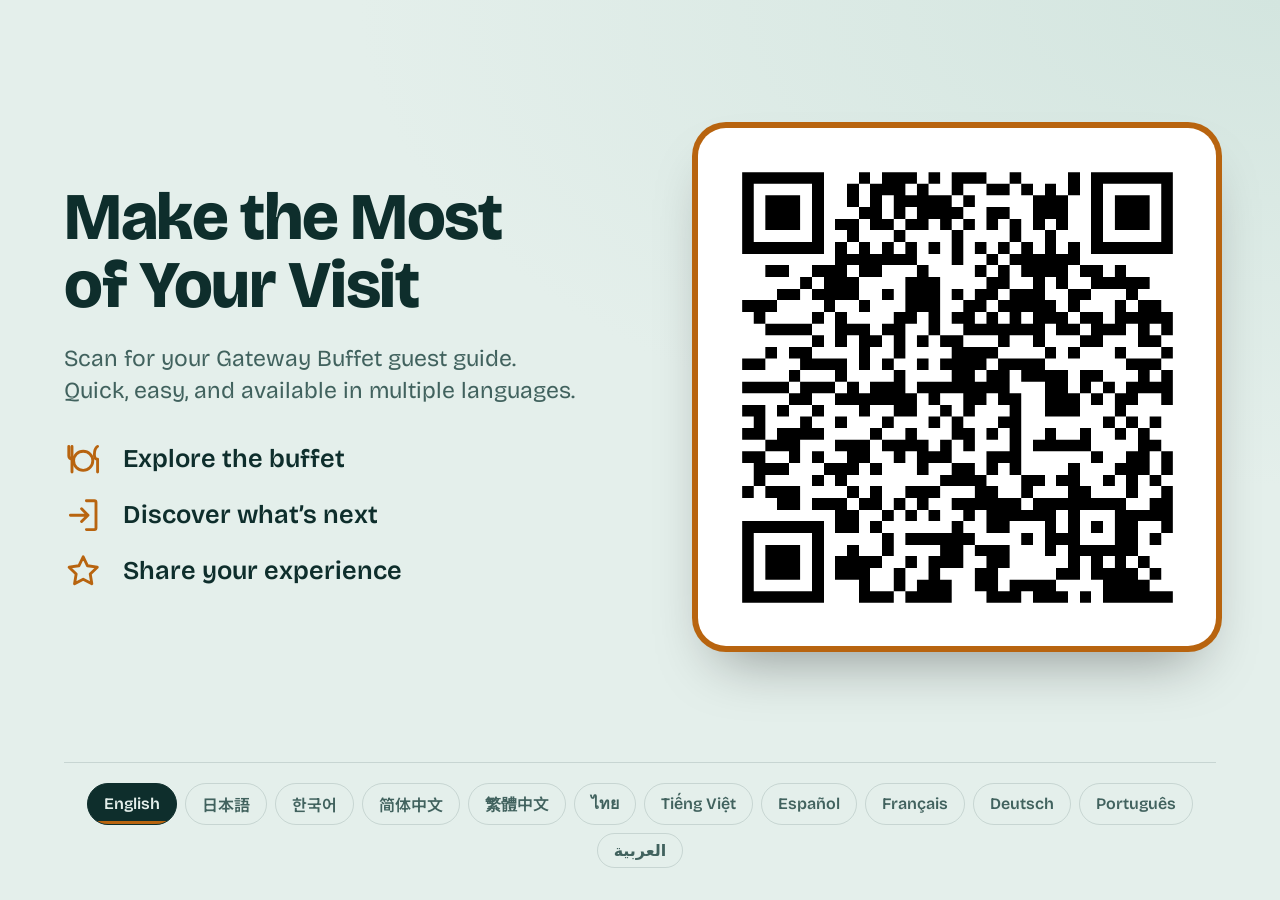
==== display/index.html @ 4b849096 "Add tablet display page at /display/ Self-contained QR display for the front-of-house tablet: 12 rot" ====
<!DOCTYPE html>
<html lang="en">
<head>
<meta charset="utf-8">
<meta name="viewport" content="width=device-width, initial-scale=1, viewport-fit=cover">
<title>Gateway – Scan for buffet guide</title>
<meta name="mobile-web-app-capable" content="yes">
<meta name="theme-color" content="#0E2E2C">
<style>
@font-face{font-family:'Bricolage Grotesque';font-style:normal;font-weight:400 800;font-display:swap;src:url([data-uri]) format('woff2');unicode-range:U+20, U+27, U+2c-2e, U+30-39, U+41-49, U+4b-4e, U+50-54, U+56-57, U+59, U+61-7a, U+c0-c4, U+c7-cf, U+d1, U+dd, U+df-e4, U+e7-ef, U+f1-f6, U+f9-fd, U+ff, U+106-109, U+111, U+11c-11d, U+122-125, U+128-129, U+135-137, U+139-13c, U+143-146, U+154-157, U+15a-15f, U+162-163, U+169, U+174-178, U+17a, U+1a1, U+1b0, U+1d8, U+1dc, U+1f4-1f5, U+1f8-1f9, U+228-229, U+300-303, U+308-309, U+31b, U+323, U+327, U+1e04-1e05, U+1e08-1e09, U+1e0c-1e0d, U+1e10-1e11, U+1e24-1e29, U+1e2e-1e33, U+1e36-1e37, U+1e3e-1e3f, U+1e42-1e43, U+1e46-1e47, U+1e4d, U+1e4f, U+1e54-1e55, U+1e5a-1e5b, U+1e62-1e63, U+1e6c-1e6d, U+1e79, U+1e7c-1e85, U+1e88-1e89, U+1e8d, U+1e91, U+1e93, U+1e97, U+1ea0-1ead, U+1eb8-1ecb, U+1ecd, U+1ecf, U+1ed1, U+1ed3, U+1ed5, U+1ed7, U+1ed9, U+1edb, U+1edd, U+1edf, U+1ee1, U+1ee3, U+1ee5, U+1ee7, U+1ee9, U+1eeb, U+1eed, U+1eef, U+1ef1-1ef9, U+2013, U+2019;}
@font-face{font-family:'Noto Sans JP';font-style:normal;font-weight:500 800;font-display:swap;src:url([data-uri]) format('woff2');unicode-range:U+20, U+27, U+2c-2e, U+30-39, U+2013, U+2019, U+3001-3002, U+3044, U+304a-304c, U+304f-3050, U+3053-305c, U+305f-3063, U+3066-3069, U+306b, U+306e-3070, U+307e, U+3080-3082, U+3089, U+3092-3093, U+3099, U+30a4, U+30a6-30a7, U+30ab-30ac, U+30b1-30b2, U+30b9-30ba, U+30c3, U+30c8-30c9, U+30d2-30d3, U+30d5-30d6, U+30e5, U+30f4, U+30fb-30fc, U+4fbf, U+5229, U+5834, U+591a, U+5bfe, U+5f8c, U+5fdc, U+60f3, U+611f, U+65e5, U+672c, U+6765, U+697d, U+805e, U+8a00, U+8a9e;}
@font-face{font-family:'Noto Sans KR';font-style:normal;font-weight:500 800;font-display:swap;src:url([data-uri]) format('woff2');unicode-range:U+20, U+27, U+2c-2e, U+30-39, U+2013, U+2019, U+ac00, U+ac04, U+ac8c, U+acbd, U+ace0, U+acf5, U+ad6d, U+ae30, U+b098, U+b204, U+b2c8, U+b2e4, U+b354, U+b429, U+b458, U+b4dc, U+b7ec, U+b85c, U+b974, U+b97c, U+ba70, U+bb38, U+bc29, U+bcf4, U+bdd4, U+be60, U+c138, U+c18c, U+c2a4, U+c544, U+c54c, U+c5b4, U+c5b8, U+c5ec, U+c694, U+c6b1, U+c6e8, U+c744, U+c74c, U+c774, U+c778, U+c77c, U+c815, U+c81c, U+c911, U+cc28, U+ce94, U+d2b8, U+d398, U+d3b8, U+d558, U+d55c, U+d5d8, U+d655;}
@font-face{font-family:'Noto Sans SC';font-style:normal;font-weight:500 800;font-display:swap;src:url([data-uri]) format('woff2');unicode-range:U+20, U+27, U+2c-2e, U+30-39, U+47, U+61, U+65, U+74, U+77, U+79, U+2013, U+2019, U+3002, U+4e2d, U+4eab, U+4f53, U+4fbf, U+5206, U+52a0, U+52a9, U+5357, U+53d1, U+591a, U+5ba2, U+5bbe, U+5f69, U+5feb, U+60a8, U+626b, U+6301, U+6307, U+6377, U+63a2, U+652f, U+6587, U+65c5, U+66f4, U+67e5, U+73b0, U+7684, U+770b, U+7801, U+79cd, U+7a0b, U+7b80, U+7cbe, U+7d22, U+81ea, U+8a00, U+8ba9, U+8bed, U+901f, U+9910, U+9a8c, U+ff0c;}
@font-face{font-family:'Noto Sans TC';font-style:normal;font-weight:500 800;font-display:swap;src:url([data-uri]) format('woff2');unicode-range:U+20, U+27, U+2c-2e, U+30-39, U+47, U+61, U+65, U+74, U+77, U+79, U+2013, U+2019, U+3002, U+4e2d, U+4eab, U+4fbf, U+5206, U+52a0, U+52a9, U+5357, U+591a, U+5ba2, U+5f69, U+5feb, U+60a8, U+6307, U+6377, U+6383, U+63a2, U+63f4, U+652f, U+6587, U+65c5, U+66f4, U+67e5, U+73fe, U+767c, U+7684, U+770b, U+78bc, U+7a0b, U+7a2e, U+7cbe, U+7d22, U+7e41, U+81ea, U+8a00, U+8a9e, U+8b93, U+8cd3, U+901f, U+9910, U+9a57, U+9ad4, U+ff0c;}
@font-face{font-family:'Noto Sans Thai';font-style:normal;font-weight:500 800;font-display:swap;src:url([data-uri]) format('woff2');unicode-range:U+20, U+27, U+2c-2e, U+30-39, U+42, U+47, U+61, U+65-66, U+74-75, U+77, U+79, U+e01-e02, U+e04, U+e07-e08, U+e0a, U+e13-e15, U+e17, U+e19-e1b, U+e1e-e23, U+e25, U+e27, U+e29-e2b, U+e2d, U+e30-e35, U+e37-e39, U+e40-e41, U+e43-e44, U+e47-e49, U+e4c-e4d, U+2013, U+2019;}
@font-face{font-family:'Noto Sans Arabic';font-style:normal;font-weight:500 800;font-display:swap;src:url([data-uri]) format('woff2');unicode-range:U+20, U+27, U+2c-2e, U+30-39, U+47, U+61, U+65, U+6c, U+72, U+74, U+77, U+79, U+623-62a, U+62c-62d, U+62f, U+631-63a, U+641-64a, U+654-655, U+2013, U+2019;}
</style>
<style>
:root{
  box-sizing:border-box;
  padding-top:env(safe-area-inset-top,0px);
  padding-bottom:env(safe-area-inset-bottom,0px);
  --bg:#E4EFEB; --bg2:#D3E5DF; --ink:#0E2E2C; --soft:#41625E; --accent:#B8640F; --line:#0E2E2C22;
  --font:"Bricolage Grotesque","Noto Sans JP","Noto Sans KR","Noto Sans SC",system-ui,-apple-system,"Segoe UI",sans-serif;
}
@media (prefers-color-scheme:dark){
  :root:not([data-theme="light"]){--bg:#0E2E2C;--bg2:#0A2422;--ink:#F3F6F4;--soft:#9CC4BA;--accent:#F2B544;--line:#F3F6F422;}
}
:root[data-theme="dark"]{--bg:#0E2E2C;--bg2:#0A2422;--ink:#F3F6F4;--soft:#9CC4BA;--accent:#F2B544;--line:#F3F6F422;}
*,*::before,*::after{box-sizing:inherit}
html,body{height:100%;margin:0}
html{scroll-padding-top:env(safe-area-inset-top,0px)}
body{
  background:radial-gradient(120% 90% at 100% 0%,var(--bg2),var(--bg) 60%);
  color:var(--ink);font-family:var(--font);overflow:hidden;
  -webkit-user-select:none;user-select:none;-webkit-tap-highlight-color:transparent;
}
.stage{
  height:100%;display:grid;
  grid-template-columns:1.15fr 1fr;grid-template-rows:1fr auto;
  gap:clamp(16px,3vw,48px);padding:clamp(20px,4vw,64px) clamp(20px,5vw,80px) clamp(16px,2.5vw,36px);
}
/* ---- message side ---- */
.msg{align-self:center;min-width:0}
.msg-inner{transition:opacity .45s ease, transform .45s ease, filter .45s ease}
.msg-inner.out{opacity:0;transform:translateY(10px);filter:blur(4px)}
.title{
  font-weight:800;font-size:clamp(30px,5.2vw,84px);line-height:1.02;letter-spacing:-.02em;
  margin:0 0 .35em;text-wrap:balance;
}
.lead{font-size:clamp(16px,1.8vw,28px);line-height:1.4;color:var(--soft);margin:0 0 1.4em;max-width:44ch}
.items{list-style:none;margin:0;padding:0;display:grid;gap:clamp(10px,1.4vw,20px)}
.items li{display:flex;align-items:center;gap:.8em;font-size:clamp(17px,2vw,32px);font-weight:600;line-height:1.2}
.items svg{flex:0 0 auto;width:1.5em;height:1.5em;stroke:var(--accent);fill:none;stroke-width:1.8;stroke-linecap:round;stroke-linejoin:round}
:lang(zh-Hans){font-family:"Noto Sans SC",var(--font)}
:lang(zh-Hant){font-family:"Noto Sans TC",var(--font)}
:lang(ko){font-family:"Noto Sans KR",var(--font)}
:lang(ja){font-family:"Noto Sans JP",var(--font)}
:lang(th){font-family:"Noto Sans Thai",var(--font)}
:lang(ar){font-family:"Noto Sans Arabic",var(--font)}
:lang(th) .title,:lang(ar) .title{letter-spacing:0;line-height:1.3}
:is([dir="rtl"]) .items li:nth-child(2) svg{transform:scaleX(-1)}
:lang(th) .lead,:lang(ar) .lead{line-height:1.6}
:lang(ja) .title,:lang(ko) .title,:lang(zh-Hans) .title,:lang(zh-Hant) .title{letter-spacing:0;line-height:1.2}

/* ---- QR side ---- */
.qr-wrap{align-self:center;justify-self:center;display:flex;flex-direction:column;align-items:center;gap:14px;width:100%}
.qr{
  position:relative;background:#fff;border-radius:28px;padding:clamp(14px,1.6vw,26px);
  width:min(100%, 64vh, 520px);aspect-ratio:1;
  box-shadow:0 0 0 6px var(--accent), 0 30px 60px -20px #0006;
}
.qr img{display:block;width:100%;height:100%;image-rendering:pixelated}
.scan{position:absolute;inset:clamp(14px,1.6vw,26px);overflow:hidden;pointer-events:none}
.scan::after{
  content:"";position:absolute;left:-4%;right:-4%;top:-25%;
  background:linear-gradient(to bottom,transparent,color-mix(in srgb,#F2B544 18%,transparent) 92%,#F2B544 100%);height:12%;
  animation:sweep 3.2s cubic-bezier(.5,0,.5,1) infinite;
}
@keyframes sweep{0%{top:-25%}55%{top:100%}100%{top:100%}}
.cam{display:flex;align-items:center;gap:.5em;color:var(--soft);font-size:clamp(14px,1.4vw,20px);font-weight:600}
.cam svg{width:1.4em;height:1.4em;stroke:currentColor;fill:none;stroke-width:1.8}

/* ---- language strip ---- */
.langs{
  grid-column:1/-1;display:flex;flex-wrap:wrap;gap:8px;justify-content:center;
  border-top:1px solid var(--line);padding-top:clamp(12px,1.6vw,22px);
}
.langs button{
  position:relative;overflow:hidden;font:inherit;font-size:clamp(13px,1.25vw,18px);font-weight:600;
  color:var(--soft);background:transparent;border:1.5px solid var(--line);border-radius:999px;
  padding:.45em 1em;cursor:pointer;
}
.langs button:focus-visible{outline:3px solid var(--accent);outline-offset:2px}
.langs button.on{color:var(--bg);border-color:var(--ink);background:var(--ink)}
.langs button.on::after{
  content:"";position:absolute;left:0;bottom:0;height:3px;background:var(--accent);
  width:0;animation:fill var(--dur) linear forwards;
}
.langs button.on.held::after{animation:none;width:100%}
@keyframes fill{to{width:100%}}

@media (orientation:portrait){
  .stage{grid-template-columns:1fr;grid-template-rows:auto 1fr auto;text-align:center}
  .qr-wrap{order:-1}
  .qr{width:min(78vw,44vh,520px)}
  .lead{margin-inline:auto}
  .items{justify-content:center}
  .items li{justify-content:center}
}
@media (prefers-reduced-motion:reduce){
  .scan::after{animation:none;display:none}
  .msg-inner{transition:opacity .3s}
  .msg-inner.out{transform:none;filter:none}
}
</style>
</head>
<body>
<main class="stage">
  <section class="msg" aria-live="polite">
    <div class="msg-inner" id="msg">
      <h1 class="title" id="title"></h1>
      <p class="lead" id="lead"></p>
      <ul class="items">
        <li><svg viewBox="0 0 24 24" aria-hidden="true"><circle cx="12" cy="13" r="6"/><path d="M3 4v6a2 2 0 0 0 2 2M5 4v16M21 4c-1.5 1-2 3-2 5s1 3 2 3v8"/></svg><span id="i1"></span></li>
        <li><svg viewBox="0 0 24 24" aria-hidden="true"><path d="M14 3h5a1 1 0 0 1 1 1v16a1 1 0 0 1-1 1h-5"/><path d="M4 12h11M11 8l4 4-4 4"/></svg><span id="i2"></span></li>
        <li><svg viewBox="0 0 24 24" aria-hidden="true"><path d="M12 3l2.7 5.6 6.1.9-4.4 4.3 1 6.1L12 17l-5.4 2.9 1-6.1L3.2 9.5l6.1-.9z"/></svg><span id="i3"></span></li>
      </ul>
    </div>
  </section>

  <section class="qr-wrap">
    <div class="qr">
      <img src="[data-uri]" alt="QR code linking to the Gateway buffet guide">
      <div class="scan" aria-hidden="true"></div>
    </div>
  </section>

  <nav class="langs" id="langs" aria-label="Language"></nav>
</main>

<script>
/* ===== Edit languages here. Order = rotation order. ===== */
const SECONDS_PER_LANGUAGE = 6;
const PAUSE_AFTER_TAP = 20; // seconds a tapped language stays before rotation resumes

const LANGS = [
 {code:"en",name:"English",title:"Make the Most of Your Visit",lead:["Scan for your Gateway Buffet guest guide.","Quick, easy, and available in multiple languages."],i:["Explore the buffet","Discover what’s next","Share your experience"]},
 {code:"ja",name:"日本語",title:"ご来場をもっと楽しく",lead:["ゲートウェイ・ビュッフェのゲストガイドはこちら。","かんたん・便利、多言語に対応しています。"],i:["ビュッフェを楽しむ","この後のおすすめ","ご感想をお聞かせください"]},
 {code:"ko",name:"한국어",title:"방문을 더욱 알차게",lead:["스캔하여 게이트웨이 뷔페 게스트 가이드를 확인하세요.","빠르고 간편하며 여러 언어로 제공됩니다."],i:["뷔페 둘러보기","다음 일정 알아보기","소중한 경험 나누기"]},
 {code:"zh-Hans",name:"简体中文",title:"让您的旅程更加精彩",lead:["扫码查看 Gateway 自助餐宾客指南。","快速便捷，支持多种语言。"],i:["探索自助餐","发现更多精彩","分享您的体验"]},
 {code:"zh-Hant",name:"繁體中文",title:"讓您的旅程更加精彩",lead:["掃碼查看 Gateway 自助餐賓客指南。","快速便捷，支援多種語言。"],i:["探索自助餐","發現更多精彩","分享您的體驗"]},
 {code:"th",name:"ไทย",title:"เติมเต็มทุกช่วงเวลาของการมาเยือน",lead:["สแกนเพื่อดูคู่มือสำหรับแขกของ Gateway Buffet","รวดเร็ว ใช้งานง่าย และมีให้เลือกหลายภาษา"],i:["สำรวจบุฟเฟต์","ค้นพบสิ่งที่รออยู่ต่อไป","แบ่งปันประสบการณ์ของคุณ"]},
 {code:"vi",name:"Tiếng Việt",title:"Tận hưởng trọn vẹn chuyến tham quan",lead:["Quét mã để xem hướng dẫn dành cho khách của Gateway Buffet.","Nhanh chóng, dễ dàng và có nhiều ngôn ngữ."],i:["Khám phá tiệc buffet","Những điều thú vị tiếp theo","Chia sẻ trải nghiệm của bạn"]},
 {code:"es",name:"Español",title:"Aproveche al máximo su visita",lead:["Escanee para ver la guía del bufé Gateway.","Rápida, fácil y disponible en varios idiomas."],i:["Explore el bufé","Descubra lo que sigue","Comparta su experiencia"]},
 {code:"fr",name:"Français",title:"Profitez pleinement de votre visite",lead:["Scannez pour accéder au guide du buffet Gateway.","Simple, rapide et disponible en plusieurs langues."],i:["Découvrez le buffet","La suite de votre visite","Partagez votre expérience"]},
 {code:"de",name:"Deutsch",title:"Genießen Sie Ihren Besuch",lead:["Scannen Sie für Ihren Gateway-Buffet-Gästeguide.","Schnell, einfach und in mehreren Sprachen."],i:["Das Buffet entdecken","Was Sie als Nächstes erwartet","Teilen Sie Ihre Eindrücke"]},
 {code:"pt",name:"Português",title:"Aproveite ao máximo sua visita",lead:["Escaneie para ver o guia do bufê Gateway.","Rápido, fácil e disponível em vários idiomas."],i:["Explore o bufê","Descubra o que vem a seguir","Compartilhe sua experiência"]},
 {code:"ar",name:"العربية",dir:"rtl",title:"استمتع بزيارتك إلى أقصى حد",lead:["امسح الرمز للاطلاع على دليل ضيوف بوفيه Gateway.","سريع وسهل ومتوفر بعدة لغات."],i:["استكشف البوفيه","اكتشف ما ينتظرك","شاركنا تجربتك"]}
];

const $ = id => document.getElementById(id);
const msg=$("msg"), strip=$("langs");
const reduce = matchMedia("(prefers-reduced-motion: reduce)").matches;
document.documentElement.style.setProperty("--dur", SECONDS_PER_LANGUAGE+"s");

let idx=0, timer=null, paintTimer=null;
const buttons = LANGS.map((L,n)=>{
  const b=document.createElement("button");
  b.textContent=L.name; b.lang=L.code;
  b.addEventListener("click",()=>{show(n,true);});
  strip.appendChild(b); return b;
});

function paint(L){
  msg.lang=L.code; msg.dir=L.dir||"ltr";
  $("title").textContent=L.title;
  const ld=$("lead"); ld.replaceChildren(); L.lead.forEach((t,k)=>{if(k)ld.appendChild(document.createElement("br")); ld.appendChild(document.createTextNode(t));});
  ["i1","i2","i3"].forEach((id,k)=>$(id).textContent=L.i[k]);
}
function show(n,held){
  clearTimeout(timer); clearTimeout(paintTimer);
  idx=n;
  buttons.forEach((b,k)=>{b.classList.toggle("on",k===n);b.classList.toggle("held",!!held&&k===n);
    if(k===n){b.classList.remove("on");void b.offsetWidth;b.classList.add("on");}});
  msg.classList.add("out");
  paintTimer=setTimeout(()=>{paint(LANGS[n]);msg.classList.remove("out");}, reduce?150:450);
  timer=setTimeout(()=>show((idx+1)%LANGS.length,false),(held?PAUSE_AFTER_TAP:SECONDS_PER_LANGUAGE)*1000);
}
paint(LANGS[0]); show(0,false);

/* Keep the tablet screen awake where the browser allows it */
let lock=null;
async function keepAwake(){try{if("wakeLock" in navigator&&!lock){lock=await navigator.wakeLock.request("screen");lock.addEventListener("release",()=>lock=null);}}catch(e){}}
keepAwake();
document.addEventListener("visibilitychange",()=>{if(document.visibilityState==="visible")keepAwake();});
document.addEventListener("pointerdown",keepAwake);
</script>
</body>
</html>
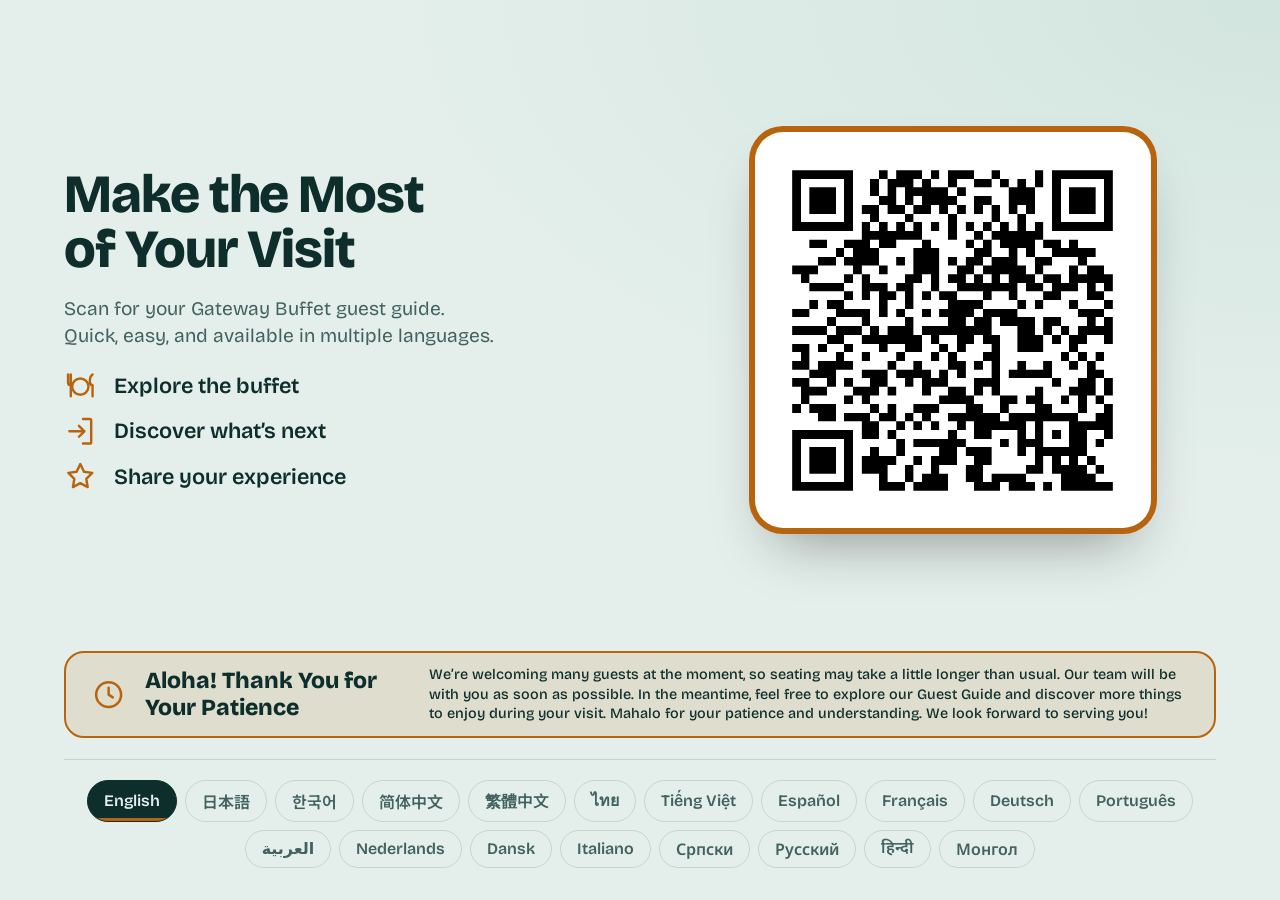
==== commit 0fc7a04c: "Display: add busy notice banner and 7 more languages (19 total) Banner translated into all 19 guide " ====
--- a/display/index.html
+++ b/display/index.html
@@ -7,13 +7,15 @@
 <meta name="mobile-web-app-capable" content="yes">
 <meta name="theme-color" content="#0E2E2C">
 <style>
-@font-face{font-family:'Bricolage Grotesque';font-style:normal;font-weight:400 800;font-display:swap;src:url([data-uri]) format('woff2');unicode-range:U+20, U+27, U+2c-2e, U+30-39, U+41-49, U+4b-4e, U+50-54, U+56-57, U+59, U+61-7a, U+c0-c4, U+c7-cf, U+d1, U+dd, U+df-e4, U+e7-ef, U+f1-f6, U+f9-fd, U+ff, U+106-109, U+111, U+11c-11d, U+122-125, U+128-129, U+135-137, U+139-13c, U+143-146, U+154-157, U+15a-15f, U+162-163, U+169, U+174-178, U+17a, U+1a1, U+1b0, U+1d8, U+1dc, U+1f4-1f5, U+1f8-1f9, U+228-229, U+300-303, U+308-309, U+31b, U+323, U+327, U+1e04-1e05, U+1e08-1e09, U+1e0c-1e0d, U+1e10-1e11, U+1e24-1e29, U+1e2e-1e33, U+1e36-1e37, U+1e3e-1e3f, U+1e42-1e43, U+1e46-1e47, U+1e4d, U+1e4f, U+1e54-1e55, U+1e5a-1e5b, U+1e62-1e63, U+1e6c-1e6d, U+1e79, U+1e7c-1e85, U+1e88-1e89, U+1e8d, U+1e91, U+1e93, U+1e97, U+1ea0-1ead, U+1eb8-1ecb, U+1ecd, U+1ecf, U+1ed1, U+1ed3, U+1ed5, U+1ed7, U+1ed9, U+1edb, U+1edd, U+1edf, U+1ee1, U+1ee3, U+1ee5, U+1ee7, U+1ee9, U+1eeb, U+1eed, U+1eef, U+1ef1-1ef9, U+2013, U+2019;}
-@font-face{font-family:'Noto Sans JP';font-style:normal;font-weight:500 800;font-display:swap;src:url([data-uri]) format('woff2');unicode-range:U+20, U+27, U+2c-2e, U+30-39, U+2013, U+2019, U+3001-3002, U+3044, U+304a-304c, U+304f-3050, U+3053-305c, U+305f-3063, U+3066-3069, U+306b, U+306e-3070, U+307e, U+3080-3082, U+3089, U+3092-3093, U+3099, U+30a4, U+30a6-30a7, U+30ab-30ac, U+30b1-30b2, U+30b9-30ba, U+30c3, U+30c8-30c9, U+30d2-30d3, U+30d5-30d6, U+30e5, U+30f4, U+30fb-30fc, U+4fbf, U+5229, U+5834, U+591a, U+5bfe, U+5f8c, U+5fdc, U+60f3, U+611f, U+65e5, U+672c, U+6765, U+697d, U+805e, U+8a00, U+8a9e;}
-@font-face{font-family:'Noto Sans KR';font-style:normal;font-weight:500 800;font-display:swap;src:url([data-uri]) format('woff2');unicode-range:U+20, U+27, U+2c-2e, U+30-39, U+2013, U+2019, U+ac00, U+ac04, U+ac8c, U+acbd, U+ace0, U+acf5, U+ad6d, U+ae30, U+b098, U+b204, U+b2c8, U+b2e4, U+b354, U+b429, U+b458, U+b4dc, U+b7ec, U+b85c, U+b974, U+b97c, U+ba70, U+bb38, U+bc29, U+bcf4, U+bdd4, U+be60, U+c138, U+c18c, U+c2a4, U+c544, U+c54c, U+c5b4, U+c5b8, U+c5ec, U+c694, U+c6b1, U+c6e8, U+c744, U+c74c, U+c774, U+c778, U+c77c, U+c815, U+c81c, U+c911, U+cc28, U+ce94, U+d2b8, U+d398, U+d3b8, U+d558, U+d55c, U+d5d8, U+d655;}
-@font-face{font-family:'Noto Sans SC';font-style:normal;font-weight:500 800;font-display:swap;src:url([data-uri]) format('woff2');unicode-range:U+20, U+27, U+2c-2e, U+30-39, U+47, U+61, U+65, U+74, U+77, U+79, U+2013, U+2019, U+3002, U+4e2d, U+4eab, U+4f53, U+4fbf, U+5206, U+52a0, U+52a9, U+5357, U+53d1, U+591a, U+5ba2, U+5bbe, U+5f69, U+5feb, U+60a8, U+626b, U+6301, U+6307, U+6377, U+63a2, U+652f, U+6587, U+65c5, U+66f4, U+67e5, U+73b0, U+7684, U+770b, U+7801, U+79cd, U+7a0b, U+7b80, U+7cbe, U+7d22, U+81ea, U+8a00, U+8ba9, U+8bed, U+901f, U+9910, U+9a8c, U+ff0c;}
-@font-face{font-family:'Noto Sans TC';font-style:normal;font-weight:500 800;font-display:swap;src:url([data-uri]) format('woff2');unicode-range:U+20, U+27, U+2c-2e, U+30-39, U+47, U+61, U+65, U+74, U+77, U+79, U+2013, U+2019, U+3002, U+4e2d, U+4eab, U+4fbf, U+5206, U+52a0, U+52a9, U+5357, U+591a, U+5ba2, U+5f69, U+5feb, U+60a8, U+6307, U+6377, U+6383, U+63a2, U+63f4, U+652f, U+6587, U+65c5, U+66f4, U+67e5, U+73fe, U+767c, U+7684, U+770b, U+78bc, U+7a0b, U+7a2e, U+7cbe, U+7d22, U+7e41, U+81ea, U+8a00, U+8a9e, U+8b93, U+8cd3, U+901f, U+9910, U+9a57, U+9ad4, U+ff0c;}
-@font-face{font-family:'Noto Sans Thai';font-style:normal;font-weight:500 800;font-display:swap;src:url([data-uri]) format('woff2');unicode-range:U+20, U+27, U+2c-2e, U+30-39, U+42, U+47, U+61, U+65-66, U+74-75, U+77, U+79, U+e01-e02, U+e04, U+e07-e08, U+e0a, U+e13-e15, U+e17, U+e19-e1b, U+e1e-e23, U+e25, U+e27, U+e29-e2b, U+e2d, U+e30-e35, U+e37-e39, U+e40-e41, U+e43-e44, U+e47-e49, U+e4c-e4d, U+2013, U+2019;}
-@font-face{font-family:'Noto Sans Arabic';font-style:normal;font-weight:500 800;font-display:swap;src:url([data-uri]) format('woff2');unicode-range:U+20, U+27, U+2c-2e, U+30-39, U+47, U+61, U+65, U+6c, U+72, U+74, U+77, U+79, U+623-62a, U+62c-62d, U+62f, U+631-63a, U+641-64a, U+654-655, U+2013, U+2019;}
+@font-face{font-family:'Bricolage Grotesque';font-style:normal;font-weight:400 800;font-display:swap;src:url([data-uri]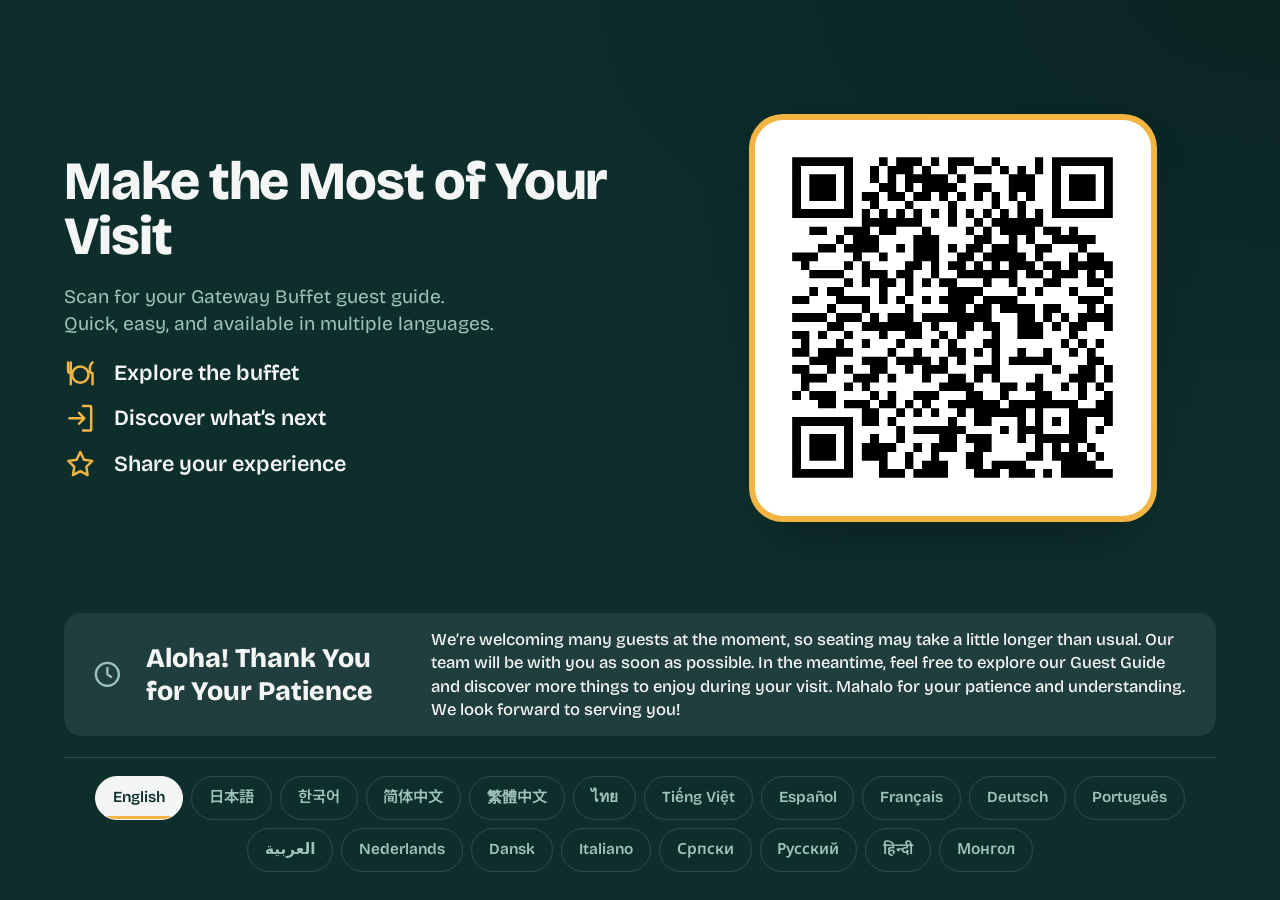
==== commit ffad1448: "Display: restore green theme, borderless busy notice, on/off toggle, compatibility fixes - Busy noti" ====
--- a/display/index.html
+++ b/display/index.html
@@ -1,11 +1,13 @@
 <!DOCTYPE html>
-<html lang="en">
+<html lang="en" data-theme="dark">
 <head>
 <meta charset="utf-8">
 <meta name="viewport" content="width=device-width, initial-scale=1, viewport-fit=cover">
+<meta name="color-scheme" content="light dark">
+<meta name="mobile-web-app-capable" content="yes">
+<meta name="apple-mobile-web-app-capable" content="yes">
+<meta name="theme-color" content="#0E2E2C">
 <title>Gateway – Scan for buffet guide</title>
-<meta name="mobile-web-app-capable" content="yes">
-<meta name="theme-color" content="#0E2E2C">
 <style>
 @font-face{font-family:'Bricolage Grotesque';font-style:normal;font-weight:400 800;font-display:swap;src:url([data-uri]) format('woff2');unicode-range:U+20-21, U+27-29, U+2c-2e, U+30-39, U+3b, U+3f, U+41-5a, U+61-7a, U+a1, U+b7, U+c0-c5, U+c7-cf, U+d1-d6, U+d9-dd, U+df-ef, U+f1-f6, U+f8-fd, U+ff, U+102-103, U+106-109, U+110-111, U+114-115, U+11c-11f, U+122-125, U+128-129, U+12c-12d, U+134-137, U+139-13c, U+143-146, U+14e-14f, U+154-157, U+15a-15f, U+162-163, U+168-169, U+16c-16f, U+174-17a, U+1a0-1a1, U+1af-1b0, U+1d7-1d8, U+1db-1dc, U+1f4-1f5, U+1f8-1fb, U+1fd, U+1ff, U+228-229, U+300-303, U+306, U+308-30a, U+31b, U+323, U+327, U+1e04-1e05, U+1e08-1e09, U+1e0c-1e0d, U+1e10-1e11, U+1e1c-1e1d, U+1e24-1e29, U+1e2e-1e33, U+1e36-1e37, U+1e3e-1e3f, U+1e42-1e43, U+1e46-1e47, U+1e4c-1e4f, U+1e54-1e55, U+1e5a-1e5b, U+1e62-1e63, U+1e6c-1e6d, U+1e78-1e79, U+1e7c-1e85, U+1e88-1e89, U+1e8c-1e8d, U+1e90-1e93, U+1e97-1e99, U+1ea0-1ef9, U+2013, U+2019, U+3001-3002, U+ff01, U+ff0c, U+ff1a;}
 @font-face{font-family:'Noto Sans JP';font-style:normal;font-weight:500 800;font-display:swap;src:url([data-uri]) format('woff2');unicode-range:U+20-21, U+27-29, U+2c-2e, U+30-39, U+3f, U+41-5a, U+61-7a, U+b7, U+2013, U+2019, U+3001-3002, U+3042, U+3044, U+3046, U+3048, U+304a-305c, U+305f-3069, U+306b, U+306e-3070, U+3072-3073, U+307e-3082, U+3088-308b, U+3092-3094, U+3099, U+30a4, U+30a6-30a7, U+30ab-30ac, U+30b1-30b2, U+30b9-30ba, U+30bf-30c0, U+30c3, U+30c8-30c9, U+30d2-30d3, U+30d5-30d6, U+30e5, U+30f4, U+30fb-30fc, U+4e2d, U+4eca, U+4fbf, U+5185, U+5229, U+529b, U+5354, U+5408, U+5728, U+5834, U+591a, U+5ba2, U+5bfe, U+5c11, U+5e97, U+5f85, U+5f8c, U+5fdc, U+60f3, U+611f, U+65e5, U+6642, U+672c, U+6765, U+6848, U+697d, U+69d8, U+6ede, U+7406, U+756a, U+805e, U+898b, U+89a7, U+89e3, U+8a00, U+8a9e, U+8fce, U+9593, U+9806, U+ff01, U+ff08-ff09, U+ff0c, U+ff1a;}
@@ -16,44 +18,55 @@
 @font-face{font-family:'Noto Sans Arabic';font-style:normal;font-weight:500 800;font-display:swap;src:url([data-uri]) format('woff2');unicode-range:U+20-21, U+27-29, U+2c-2e, U+30-39, U+3f, U+41-5a, U+61-7a, U+b7, U+60c, U+621, U+623-63a, U+641-64b, U+651, U+654-655, U+2013, U+2019, U+3001-3002, U+ff01, U+ff0c, U+ff1a;}
 @font-face{font-family:'Noto Sans';font-style:normal;font-weight:500 800;font-display:swap;src:url([data-uri]) format('woff2');unicode-range:U+20-21, U+27-29, U+2c-2e, U+30-39, U+3f, U+41-5a, U+61-7a, U+b7, U+c4, U+cb, U+cf, U+d6, U+dc, U+e4, U+eb, U+ef, U+f6, U+fc, U+ff, U+102-103, U+114-115, U+11e-11f, U+12c-12d, U+14e-14f, U+16c-16d, U+178, U+306, U+308, U+40e, U+410-414, U+417-419, U+41c-423, U+425, U+42d, U+430-449, U+44b-44d, U+44f, U+451-452, U+458-45b, U+45e, U+4af, U+4c2, U+4d0-4d3, U+4d7, U+4dd-4df, U+4e4-4e7, U+4e9, U+4eb-4ed, U+4f0-4f1, U+4f5, U+4f9, U+1e26-1e27, U+1e84-1e85, U+1e8c-1e8d, U+1e97, U+2013, U+2019, U+3001-3002, U+ff01, U+ff0c, U+ff1a;}
 @font-face{font-family:'Noto Sans Devanagari';font-style:normal;font-weight:500 800;font-display:swap;src:url([data-uri]